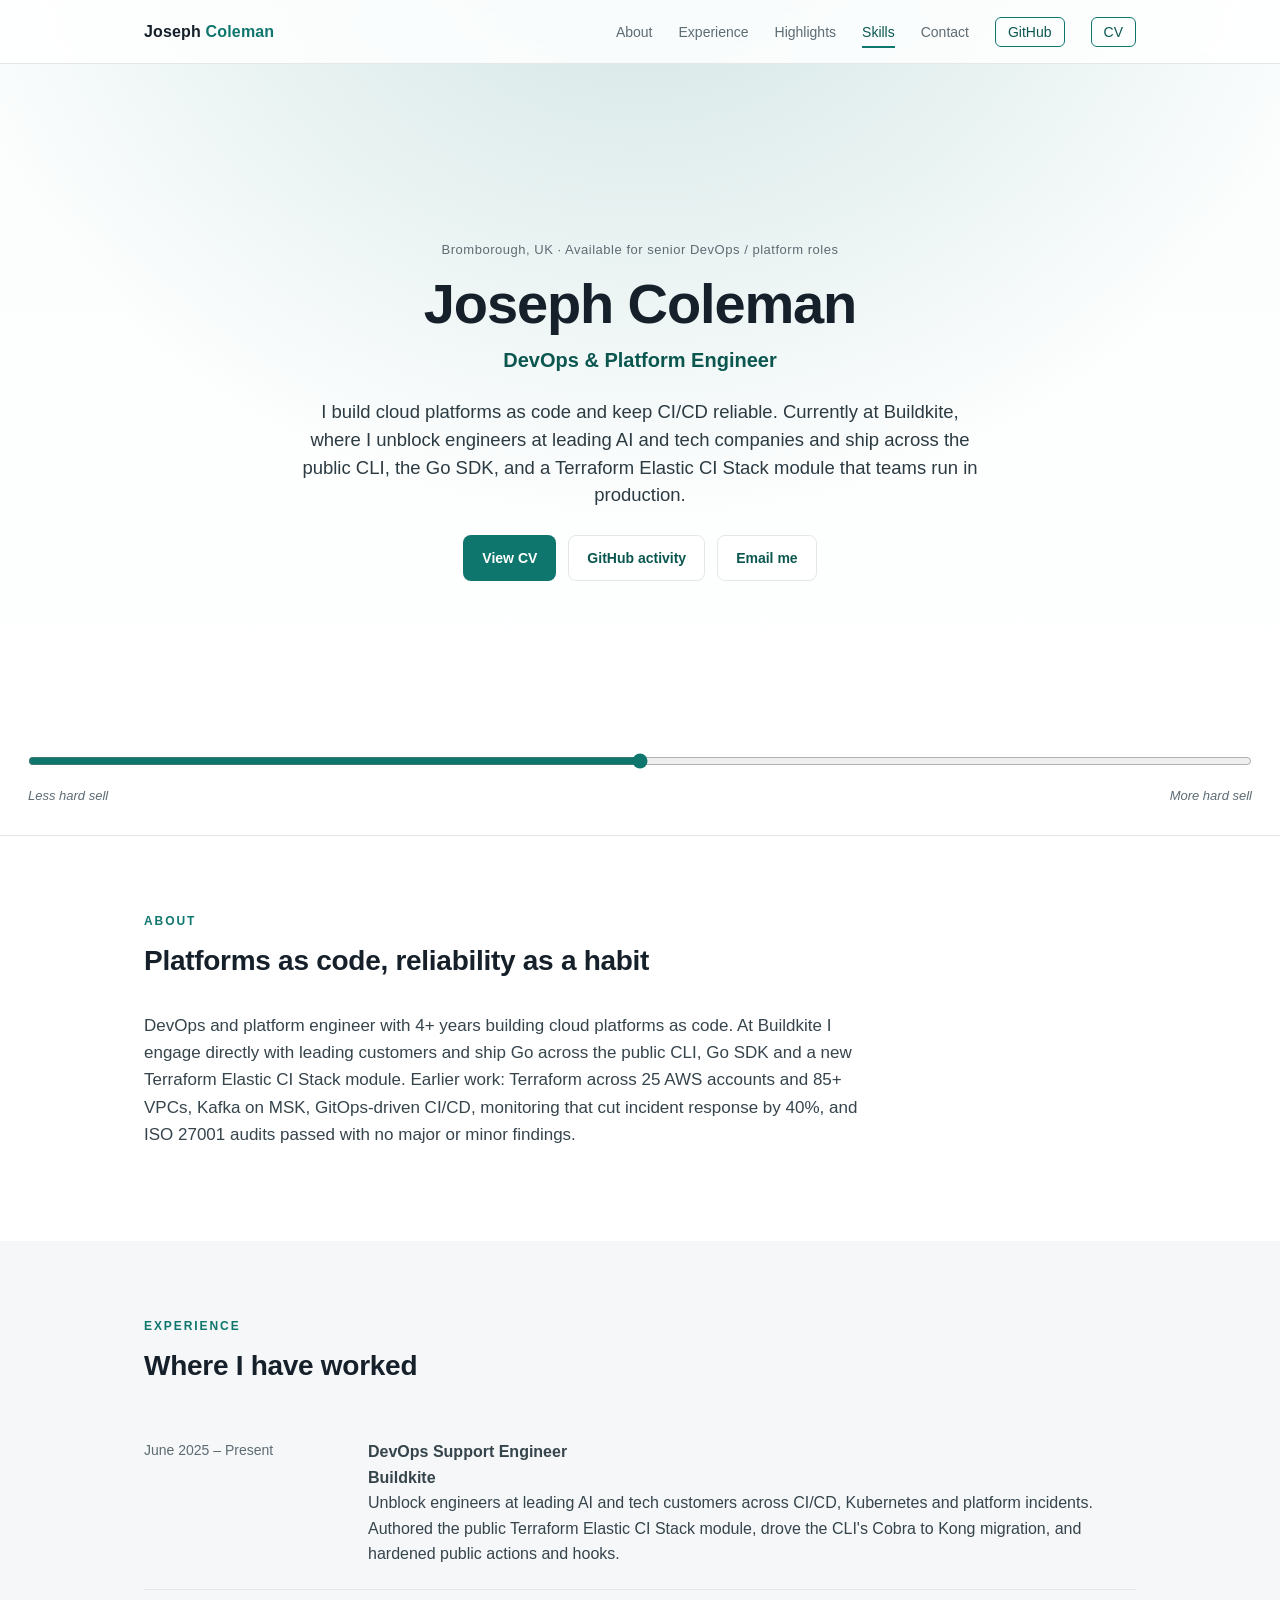
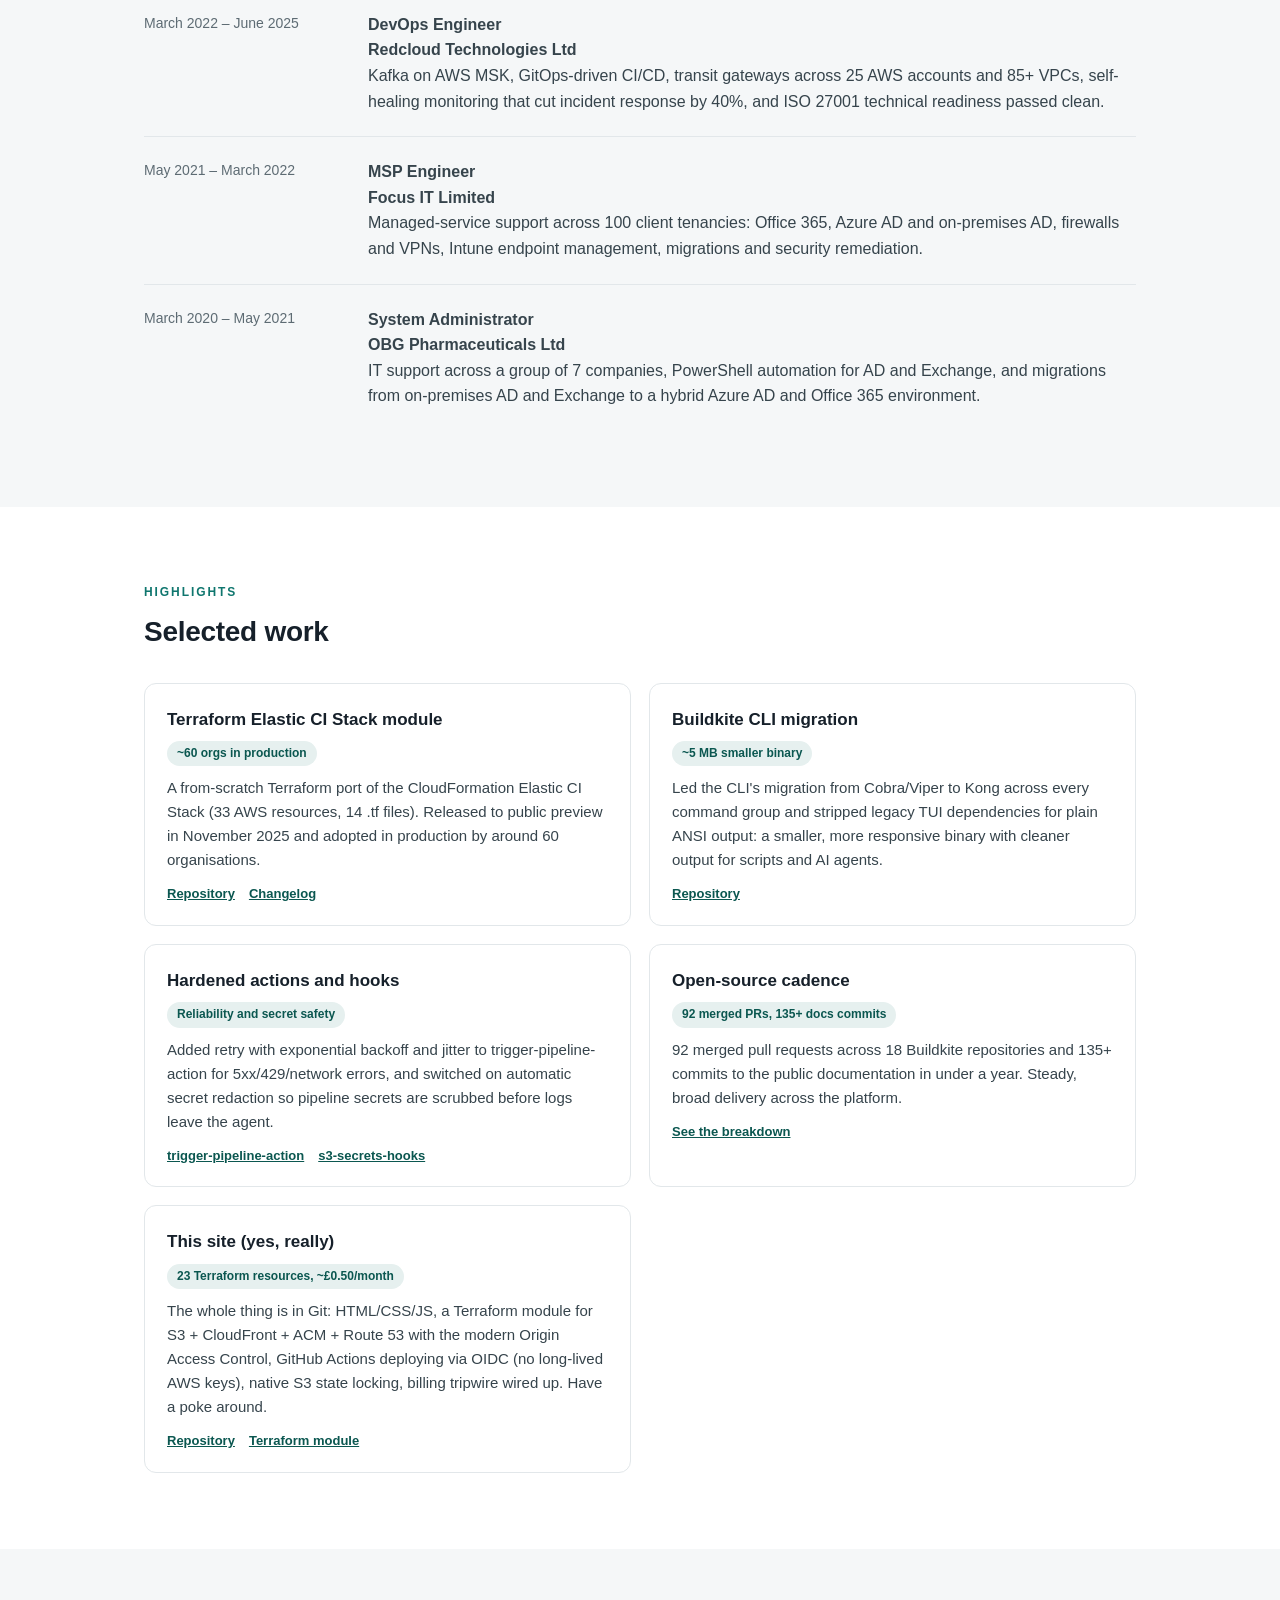
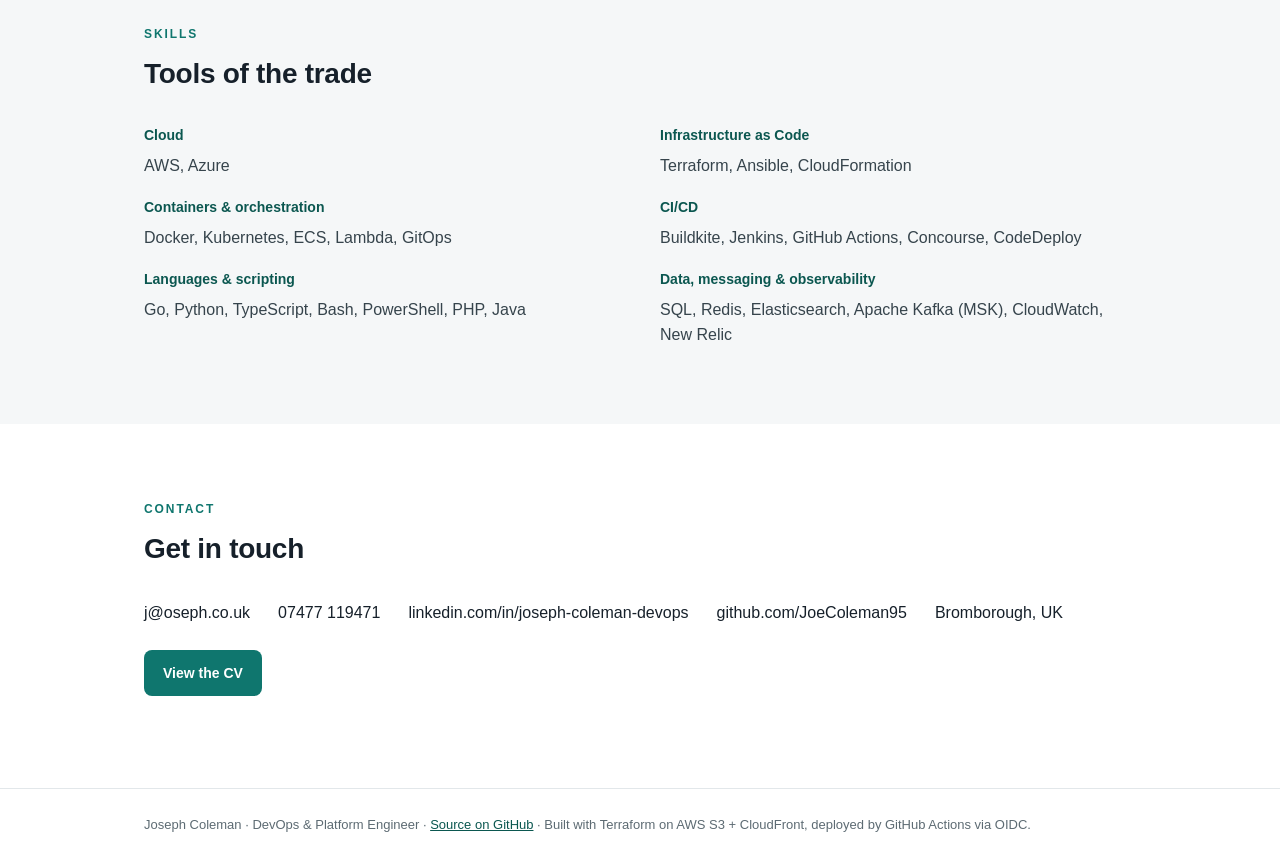
==== src/site/index.html @ 4ce90a39 "Add site" ====
<!DOCTYPE html>
<html lang="en">
<head>
  <meta charset="utf-8">
  <meta name="viewport" content="width=device-width, initial-scale=1">
  <title>Joseph Coleman, DevOps &amp; Platform Engineer</title>
  <meta name="description" content="Joseph Coleman, DevOps and platform engineer. Cloud platforms as code, CI/CD, Kubernetes and Terraform.">
  <link rel="stylesheet" href="site.css">
</head>
<body>
  <header class="site-nav">
    <div class="nav-inner">
      <a class="nav-brand" href="#top">Joseph <span>Coleman</span></a>
      <button class="nav-toggle" aria-label="Toggle menu"><span></span><span></span><span></span></button>
      <ul class="nav-links">
        <li><a class="nav-link" data-section="about" href="#about">About</a></li>
        <li><a class="nav-link" data-section="experience" href="#experience">Experience</a></li>
        <li><a class="nav-link" data-section="highlights" href="#highlights">Highlights</a></li>
        <li><a class="nav-link" data-section="skills" href="#skills">Skills</a></li>
        <li><a class="nav-link" data-section="contact" href="#contact">Contact</a></li>
        <li><a class="nav-link is-page" href="github.html">GitHub</a></li>
        <li><a class="nav-link is-page" href="cv.html">CV</a></li>
      </ul>
    </div>
  </header>

  <main id="top">
    <section class="hero" data-hype="0">
      <div class="hero-inner">
        <p class="eyebrow">Bromborough, UK &middot; Available for senior DevOps / platform roles</p>
        <h1>Joseph Coleman</h1>
        <p class="role">DevOps &amp; Platform Engineer</p>
        <p class="pitch" id="pitch">I build cloud platforms as code and keep CI/CD reliable. Currently at Buildkite, where I unblock engineers at leading AI and tech companies and ship across the public CLI, the Go SDK, and a Terraform Elastic CI Stack module that teams run in production.</p>
        <div class="hero-cta">
          <a class="btn btn-primary" href="cv.html">View CV</a>
          <a class="btn btn-ghost" href="github.html">GitHub activity</a>
          <a class="btn btn-ghost" href="mailto:j@oseph.co.uk">Email me</a>
        </div>
      </div>
      <div class="stage" aria-hidden="true">
        <div class="prop badge pos-tr fx-pop" data-scene="5,6,7">Solutions for leading tech firms</div>
        <div class="prop badge alt pos-tl fx-pop" data-scene="5,6">40% faster incidents</div>
        <div class="prop badge lime pos-ml fx-left" data-scene="6,7">Experience in large orgs</div>
        <div class="prop badge pos-mr fx-right" data-scene="6">ISO 27001, 0 findings</div>
        <div class="prop badge alt pos-tl fx-top" data-scene="7">5-minute RPO</div>
        <div class="prop cut pos-bl fx-left idle" data-scene="5,6"><img src="img/duck-shades.png" alt=""></div>
        <div class="prop cut-sm pos-br fx-right idle" data-scene="6"><img src="img/thumbs-up.png" alt=""></div>
        <div class="prop sign pos-bc fx-bottom" data-scene="6"><img src="img/hand-card.png" alt="Hire Joe"></div>
        <div class="prop sign pos-bl fx-bottom" data-scene="7"><img src="img/hands-sign.png" alt="Hire Joe now"></div>
        <a class="prop bubble pos-quack fx-pop" data-scene="7" href="tel:+447477119471" aria-label="Call Joseph on 07477 119471">Call me</a>
        <div class="prop cut pos-top fx-fly" data-scene="7"><img src="img/plane.png" alt=""><span class="plane-banner">07477&nbsp;119471</span></div>
        <div class="prop cut pos-br fx-right idle" data-scene="7"><img src="img/duck-skateboard.png" alt=""></div>
      </div>
      <div class="finale prop" data-scene="8">
        <img class="finale-hand" src="img/pointing-hand.png" alt="">
        <span class="finale-msg">HIRE ME</span>
        <span class="finale-phone">07477&nbsp;119471</span>
      </div>
      <div class="tone-bar" role="group" aria-label="How hard should I sell?">
        <input type="range" id="tone" min="0" max="8" step="1" value="4" aria-label="Tone">
        <div class="tone-labels">
          <span>Less hard sell</span>
          <span>More hard sell</span>
        </div>
      </div>
    </section>

    <section class="section" id="about">
      <div class="container">
        <p class="kicker">About</p>
        <h2>Platforms as code, reliability as a habit</h2>
        <p style="max-width:720px;font-size:17px;color:#36444c;">DevOps and platform engineer with 4+ years building cloud platforms as code. At Buildkite I engage directly with leading customers and ship Go across the public CLI, Go SDK and a new Terraform Elastic CI Stack module. Earlier work: Terraform across 25 AWS accounts and 85+ VPCs, Kafka on MSK, GitOps-driven CI/CD, monitoring that cut incident response by 40%, and ISO 27001 audits passed with no major or minor findings.</p>
      </div>
    </section>

    <section class="section section-alt" id="experience">
      <div class="container">
        <p class="kicker">Experience</p>
        <h2>Where I have worked</h2>

        <div class="exp-item">
          <div class="exp-when">June 2025 &ndash; Present</div>
          <div>
            <p class="exp-role">DevOps Support Engineer</p>
            <p class="exp-co">Buildkite</p>
            <p>Unblock engineers at leading AI and tech customers across CI/CD, Kubernetes and platform incidents. Authored the public Terraform Elastic CI Stack module, drove the CLI's Cobra to Kong migration, and hardened public actions and hooks.</p>
          </div>
        </div>

        <div class="exp-item">
          <div class="exp-when">March 2022 &ndash; June 2025</div>
          <div>
            <p class="exp-role">DevOps Engineer</p>
            <p class="exp-co">Redcloud Technologies Ltd</p>
            <p>Kafka on AWS MSK, GitOps-driven CI/CD, transit gateways across 25 AWS accounts and 85+ VPCs, self-healing monitoring that cut incident response by 40%, and ISO 27001 technical readiness passed clean.</p>
          </div>
        </div>

        <div class="exp-item">
          <div class="exp-when">May 2021 &ndash; March 2022</div>
          <div>
            <p class="exp-role">MSP Engineer</p>
            <p class="exp-co">Focus IT Limited</p>
            <p>Managed-service support across 100 client tenancies: Office 365, Azure AD and on-premises AD, firewalls and VPNs, Intune endpoint management, migrations and security remediation.</p>
          </div>
        </div>

        <div class="exp-item">
          <div class="exp-when">March 2020 &ndash; May 2021</div>
          <div>
            <p class="exp-role">System Administrator</p>
            <p class="exp-co">OBG Pharmaceuticals Ltd</p>
            <p>IT support across a group of 7 companies, PowerShell automation for AD and Exchange, and migrations from on-premises AD and Exchange to a hybrid Azure AD and Office 365 environment.</p>
          </div>
        </div>
      </div>
    </section>

    <section class="section" id="highlights">
      <div class="container">
        <p class="kicker">Highlights</p>
        <h2>Selected work</h2>
        <div class="cards">
          <div class="card">
            <h3>Terraform Elastic CI Stack module</h3>
            <span class="stat">~60 orgs in production</span>
            <p>A from-scratch Terraform port of the CloudFormation Elastic CI Stack (33 AWS resources, 14 .tf files). Released to public preview in November 2025 and adopted in production by around 60 organisations.</p>
            <div class="links">
              <a href="https://github.com/buildkite/terraform-buildkite-elastic-ci-stack-for-aws">Repository</a>
              <a href="https://buildkite.com/resources/changelog/315-elastic-ci-stack-for-aws-now-available-as-a-terraform-module-preview/">Changelog</a>
            </div>
          </div>
          <div class="card">
            <h3>Buildkite CLI migration</h3>
            <span class="stat">~5 MB smaller binary</span>
            <p>Led the CLI's migration from Cobra/Viper to Kong across every command group and stripped legacy TUI dependencies for plain ANSI output: a smaller, more responsive binary with cleaner output for scripts and AI agents.</p>
            <div class="links"><a href="https://github.com/buildkite/cli">Repository</a></div>
          </div>
          <div class="card">
            <h3>Hardened actions and hooks</h3>
            <span class="stat">Reliability and secret safety</span>
            <p>Added retry with exponential backoff and jitter to trigger-pipeline-action for 5xx/429/network errors, and switched on automatic secret redaction so pipeline secrets are scrubbed before logs leave the agent.</p>
            <div class="links">
              <a href="https://github.com/buildkite/trigger-pipeline-action">trigger-pipeline-action</a>
              <a href="https://github.com/buildkite/elastic-ci-stack-s3-secrets-hooks">s3-secrets-hooks</a>
            </div>
          </div>
          <div class="card">
            <h3>Open-source cadence</h3>
            <span class="stat">92 merged PRs, 135+ docs commits</span>
            <p>92 merged pull requests across 18 Buildkite repositories and 135+ commits to the public documentation in under a year. Steady, broad delivery across the platform.</p>
            <div class="links"><a href="github.html">See the breakdown</a></div>
          </div>
          <div class="card">
            <h3>This site (yes, really)</h3>
            <span class="stat">23 Terraform resources, ~&pound;0.50/month</span>
            <p>The whole thing is in Git: HTML/CSS/JS, a Terraform module for S3 + CloudFront + ACM + Route 53 with the modern Origin Access Control, GitHub Actions deploying via OIDC (no long-lived AWS keys), native S3 state locking, billing tripwire wired up. Have a poke around.</p>
            <div class="links">
              <a href="https://github.com/JoeColeman95/cv">Repository</a>
              <a href="https://github.com/JoeColeman95/cv/tree/main/infra">Terraform module</a>
            </div>
          </div>
        </div>
      </div>
    </section>

    <section class="section section-alt" id="skills">
      <div class="container">
        <p class="kicker">Skills</p>
        <h2>Tools of the trade</h2>
        <div class="skills-grid">
          <div class="skill-group"><h3>Cloud</h3><p>AWS, Azure</p></div>
          <div class="skill-group"><h3>Infrastructure as Code</h3><p>Terraform, Ansible, CloudFormation</p></div>
          <div class="skill-group"><h3>Containers &amp; orchestration</h3><p>Docker, Kubernetes, ECS, Lambda, GitOps</p></div>
          <div class="skill-group"><h3>CI/CD</h3><p>Buildkite, Jenkins, GitHub Actions, Concourse, CodeDeploy</p></div>
          <div class="skill-group"><h3>Languages &amp; scripting</h3><p>Go, Python, TypeScript, Bash, PowerShell, PHP, Java</p></div>
          <div class="skill-group"><h3>Data, messaging &amp; observability</h3><p>SQL, Redis, Elasticsearch, Apache Kafka (MSK), CloudWatch, New Relic</p></div>
        </div>
      </div>
    </section>

    <section class="section" id="contact">
      <div class="container">
        <p class="kicker">Contact</p>
        <h2>Get in touch</h2>
        <div class="contact-links">
          <a href="mailto:j@oseph.co.uk">j@oseph.co.uk</a>
          <a href="tel:+447477119471">07477 119471</a>
          <a href="https://www.linkedin.com/in/joseph-coleman-devops/">linkedin.com/in/joseph-coleman-devops</a>
          <a href="https://github.com/JoeColeman95">github.com/JoeColeman95</a>
          <span>Bromborough, UK</span>
        </div>
        <p style="margin-top:24px;"><a class="btn btn-primary" href="cv.html">View the CV</a></p>
      </div>
    </section>
  </main>

  <footer class="site-footer">
    <div class="container">Joseph Coleman &middot; DevOps &amp; Platform Engineer &middot; <a href="https://github.com/JoeColeman95/cv">Source on GitHub</a> &middot; Built with Terraform on AWS S3 + CloudFront, deployed by GitHub Actions via OIDC.</div>
  </footer>

  <script src="site.js"></script>
</body>
</html>
---- src/site/site.css ----
/* ============================================================
   Website chrome for the Joseph Coleman site.
   Distinct from the CV sheet (style.css): this is a full-width,
   multi-section site. Shared palette, no em-dashes anywhere.
   ============================================================ */

:root {
  --accent: #0f766e;
  --accent-deep: #0b5750;
  --accent-tint: #e6f0ef;
  --ink: #16202a;
  --muted: #5d6b73;
  --rule: #e2e7ea;
  --bg: #ffffff;
  --bg-alt: #f5f7f8;
  --nav-h: 64px;
}

* { box-sizing: border-box; }

html {
  scroll-behavior: smooth;
  scroll-padding-top: calc(var(--nav-h) + 12px);
}

body {
  margin: 0;
  font-family: -apple-system, "Segoe UI", "Helvetica Neue", Helvetica, Arial, sans-serif;
  color: var(--ink);
  line-height: 1.6;
  background: var(--bg);
  -webkit-font-smoothing: antialiased;
}

a { color: var(--accent-deep); }

/* ---- Sticky nav -------------------------------------------- */
.site-nav {
  position: fixed;
  top: 0; left: 0; right: 0;
  height: var(--nav-h);
  display: flex;
  align-items: center;
  background: rgba(255, 255, 255, 0.85);
  backdrop-filter: saturate(140%) blur(10px);
  -webkit-backdrop-filter: saturate(140%) blur(10px);
  border-bottom: 1px solid var(--rule);
  z-index: 100;
}
.nav-inner {
  width: 100%;
  max-width: 1040px;
  margin: 0 auto;
  padding: 0 24px;
  display: flex;
  align-items: center;
  justify-content: space-between;
}
.nav-brand {
  font-weight: 700;
  letter-spacing: 0.01em;
  color: var(--ink);
  text-decoration: none;
  font-size: 16px;
}
.nav-brand span { color: var(--accent); }
.nav-links {
  display: flex;
  align-items: center;
  gap: 26px;
  list-style: none;
  margin: 0;
  padding: 0;
}
.nav-link {
  text-decoration: none;
  color: var(--muted);
  font-size: 14px;
  font-weight: 500;
  padding: 6px 0;
  border-bottom: 2px solid transparent;
  transition: color 0.15s ease, border-color 0.15s ease;
}
.nav-link:hover { color: var(--ink); }
.nav-link.active { color: var(--accent-deep); border-bottom-color: var(--accent); }
.nav-link.is-page {
  color: var(--accent-deep);
  border: 1px solid var(--accent);
  border-radius: 6px;
  padding: 6px 12px;
}
.nav-link.is-page:hover { background: var(--accent-tint); }
.nav-toggle {
  display: none;
  background: none;
  border: 0;
  cursor: pointer;
  padding: 8px;
}
.nav-toggle span {
  display: block;
  width: 22px;
  height: 2px;
  background: var(--ink);
  margin: 4px 0;
  transition: transform 0.2s ease, opacity 0.2s ease;
}

/* ---- Layout primitives ------------------------------------- */
.section { padding: 76px 0; }
.section-alt { background: var(--bg-alt); }
.container { max-width: 1040px; margin: 0 auto; padding: 0 24px; }
.kicker {
  text-transform: uppercase;
  letter-spacing: 0.16em;
  font-size: 12px;
  font-weight: 700;
  color: var(--accent);
  margin: 0 0 8px 0;
}
.section h2 {
  font-size: 28px;
  font-weight: 700;
  margin: 0 0 28px 0;
  letter-spacing: -0.01em;
}

/* ---- Hero (a full-screen stage that escalates with the slider) ---- */
.hero {
  --level: 0.5;
  --hot: #e0492b;                 /* alarm accent for the hard-sell extreme */
  position: relative;
  z-index: 0;
  min-height: calc(100vh - var(--nav-h));
  display: flex;
  flex-direction: column;
  justify-content: center;
  align-items: center;
  text-align: center;
  padding: calc(var(--nav-h) + 40px) 24px 118px;
  border-bottom: 1px solid var(--rule);
  background:
    radial-gradient(85% 120% at 50% -15%, rgba(15, 118, 110, calc(0.04 + var(--level) * 0.30)), transparent 65%),
    linear-gradient(180deg, #fbfdfd, var(--bg));
  transition: background 0.45s ease;
  overflow: hidden;
}
.hero-inner { max-width: 760px; width: 100%; }
.hero .eyebrow { font-size: 13px; color: var(--muted); margin: 0 0 14px; letter-spacing: 0.04em; }
.hero h1 { font-size: clamp(40px, 6vw, 56px); line-height: 1.05; font-weight: 700; letter-spacing: -0.02em; margin: 0 0 10px; }
.hero .role { font-size: 20px; font-weight: 600; color: var(--accent-deep); margin: 0 0 22px; }
.hero .pitch {
  font-size: calc(17px + var(--level) * 3px);
  line-height: 1.5;
  color: #2c3a42;
  max-width: 680px;
  margin: 0 auto 26px;
  transition: color 0.4s ease, font-size 0.4s ease;
  will-change: transform, opacity;
}
.hero-cta { display: flex; flex-wrap: wrap; gap: 12px; justify-content: center; }

.btn {
  display: inline-flex; align-items: center; gap: 8px;
  font-size: 14px; font-weight: 600; text-decoration: none;
  padding: 11px 18px; border-radius: 8px; border: 1px solid transparent;
  transition: background 0.15s ease, transform 0.15s ease, border-color 0.15s ease;
}
.btn:hover { transform: translateY(-1px); }
.btn-primary { background: var(--accent); color: #fff; }
.btn-primary:hover { background: var(--accent-deep); }
.btn-ghost { background: #fff; color: var(--accent-deep); border-color: var(--rule); }
.btn-ghost:hover { border-color: var(--accent); }

/* ---- Full-width tone slider, pinned to the hero bottom ----- */
.tone-bar { position: absolute; left: 0; right: 0; bottom: 28px; padding: 0 28px; }
.tone-bar input[type="range"] { width: 100%; accent-color: var(--accent); cursor: pointer; margin: 0; }
.tone-labels { display: flex; justify-content: space-between; align-items: baseline; margin-top: 10px; font-size: 13px; }
.tone-labels > span:first-child, .tone-labels > span:last-child { font-style: italic; color: var(--muted); }

/* ---- Escalation: louder as the slider climbs --------------- */
.hero[data-hype="2"] .pitch, .hero[data-hype="3"] .pitch { color: var(--hot); font-weight: 600; }
.hero[data-hype="3"] .pitch { font-weight: 700; }
.hero[data-hype="3"] {
  background:
    radial-gradient(95% 130% at 50% -10%, rgba(224, 73, 43, 0.20), transparent 60%),
    linear-gradient(180deg, #fff7f4, var(--bg));
}

/* the pitch re-enters on each step, more travel as tone climbs */
@keyframes pitchIn {
  from { opacity: 0; transform: translateY(calc(6px + var(--level) * 16px)); }
  to   { opacity: 1; transform: translateY(0); }
}
.pitch.animate { animation: pitchIn 0.42s cubic-bezier(0.2, 0.7, 0.2, 1); }
@keyframes hypePulse { 0%, 100% { transform: scale(1); } 50% { transform: scale(1.015); } }
.hero[data-hype="3"] h1 { animation: hypePulse 1.6s ease-in-out infinite; }
@media (prefers-reduced-motion: reduce) {
  .pitch.animate, .hero[data-hype="3"] h1 { animation: none; }
}

/* ---- Experience timeline ----------------------------------- */
.exp-item {
  display: grid;
  grid-template-columns: 200px 1fr;
  gap: 24px;
  padding: 22px 0;
  border-top: 1px solid var(--rule);
}
.exp-item:first-of-type { border-top: 0; }
.exp-when { color: var(--muted); font-size: 14px; font-weight: 500; }
.exp-role { font-weight: 700; margin: 0 0 2px 0; }
.exp-co { color: var(--accent-deep); font-weight: 600; margin: 0 0 8px 0; }
.exp-item p { margin: 0; color: #36444c; }

/* ---- Highlight cards --------------------------------------- */
.cards { display: grid; grid-template-columns: repeat(2, 1fr); gap: 18px; }
.card {
  background: #fff;
  border: 1px solid var(--rule);
  border-radius: 12px;
  padding: 22px 22px 20px;
  transition: border-color 0.15s ease, box-shadow 0.15s ease, transform 0.15s ease;
}
.card:hover {
  border-color: var(--accent);
  box-shadow: 0 8px 26px rgba(20, 40, 50, 0.08);
  transform: translateY(-2px);
}
.card h3 { margin: 0 0 6px 0; font-size: 17px; }
.card .stat {
  display: inline-block;
  font-size: 12px;
  font-weight: 700;
  color: var(--accent-deep);
  background: var(--accent-tint);
  border-radius: 999px;
  padding: 3px 10px;
  margin-bottom: 10px;
}
.card p { margin: 0 0 12px 0; color: #36444c; font-size: 15px; }
.card .links { display: flex; gap: 14px; font-size: 13px; font-weight: 600; }

/* ---- Skills ------------------------------------------------ */
.skills-grid { display: grid; grid-template-columns: repeat(2, 1fr); gap: 18px 40px; }
.skill-group h3 { margin: 0 0 6px 0; font-size: 14px; color: var(--accent-deep); }
.skill-group p { margin: 0; color: #36444c; }

/* ---- Contact ----------------------------------------------- */
.contact-links { display: flex; flex-wrap: wrap; gap: 14px 28px; font-size: 16px; }
.contact-links a, .contact-links span { color: var(--ink); text-decoration: none; }
.contact-links a:hover { color: var(--accent-deep); }

/* ---- Footer ------------------------------------------------ */
.site-footer {
  border-top: 1px solid var(--rule);
  padding: 26px 0;
  color: var(--muted);
  font-size: 13px;
}

/* ---- Current-page nav link --------------------------------- */
.nav-link.is-page.current { background: var(--accent); color: #fff; border-color: var(--accent); }

/* ---- GitHub activity page ---------------------------------- */
.page-hero { padding: calc(var(--nav-h) + 56px) 0 26px; }
.page-hero h1 { font-size: 40px; font-weight: 700; letter-spacing: -0.02em; margin: 0 0 8px; }
.page-hero p { color: #36444c; font-size: 17px; max-width: 680px; margin: 0; }
.stats-grid { display: grid; grid-template-columns: repeat(4, 1fr); gap: 16px; }
.stat-card { border: 1px solid var(--rule); border-radius: 12px; padding: 20px; background: #fff; }
.stat-card .num { font-size: 32px; font-weight: 700; color: var(--accent-deep); letter-spacing: -0.02em; }
.stat-card .label { font-size: 13px; color: var(--muted); margin-top: 4px; }
.bars { display: flex; flex-direction: column; gap: 10px; max-width: 680px; }
.bar-row { display: grid; grid-template-columns: 250px 1fr 36px; align-items: center; gap: 12px; font-size: 14px; }
.bar-row .name { white-space: nowrap; overflow: hidden; text-overflow: ellipsis; }
.bar-track { background: var(--bg-alt); border-radius: 6px; height: 12px; overflow: hidden; }
.bar-fill { height: 100%; background: var(--accent); }
.bar-row .val { color: var(--muted); text-align: right; font-variant-numeric: tabular-nums; }
.note { color: var(--muted); font-size: 14px; margin-top: 14px; }

/* ---- Live GitHub feed + load/error states ------------------ */
.gh-profile { color: var(--muted); font-size: 14px; margin: 12px 0 0; }
.gh-profile a { color: var(--accent-deep); text-decoration: none; font-weight: 600; }
.gh-live { display: inline-flex; align-items: center; gap: 10px; margin-top: 10px; font-size: 13px; color: var(--muted); }
.gh-live-dot { width: 8px; height: 8px; border-radius: 50%; background: #15a34a; box-shadow: 0 0 0 0 rgba(21, 163, 74, 0.5); animation: livePulse 2s ease-out infinite; }
@keyframes livePulse { 0% { box-shadow: 0 0 0 0 rgba(21, 163, 74, 0.5); } 70% { box-shadow: 0 0 0 7px rgba(21, 163, 74, 0); } 100% { box-shadow: 0 0 0 0 rgba(21, 163, 74, 0); } }
.gh-refresh { font: inherit; font-size: 12px; font-weight: 600; color: var(--accent-deep); background: #fff; border: 1px solid var(--rule); border-radius: 6px; padding: 4px 11px; cursor: pointer; transition: border-color 0.15s ease; }
.gh-refresh:hover { border-color: var(--accent); }
.gh-refresh:disabled { opacity: 0.6; cursor: default; }
@media (prefers-reduced-motion: reduce) { .gh-live-dot { animation: none; } }
.gh-feed { list-style: none; margin: 0; padding: 0; max-width: 720px; }
.gh-feed li { display: flex; justify-content: space-between; align-items: baseline; gap: 16px; padding: 11px 0; border-top: 1px solid var(--rule); }
.gh-feed li:first-child { border-top: 0; }
.gh-feed a { color: var(--ink); text-decoration: none; }
.gh-feed a:hover { color: var(--accent-deep); }
.gh-feed .when { color: var(--muted); font-size: 13px; white-space: nowrap; font-variant-numeric: tabular-nums; }
.sk-line { color: var(--muted); font-size: 14px; }
.stat-card.sk { animation: skpulse 1.2s ease-in-out infinite; }
.stat-card.sk .num, .stat-card.sk .label { background: var(--bg-alt); border-radius: 4px; color: transparent; }
@keyframes skpulse { 0%, 100% { opacity: 1; } 50% { opacity: 0.5; } }
.gh-error { color: #36444c; font-size: 16px; }
.gh-error a { color: var(--accent-deep); font-weight: 600; }
@media (prefers-reduced-motion: reduce) { .stat-card.sk { animation: none; } }

@media (max-width: 720px) {
  .stats-grid { grid-template-columns: repeat(2, 1fr); }
  .bar-row { grid-template-columns: 140px 1fr 30px; font-size: 13px; }
  .page-hero h1 { font-size: 30px; }
}

/* ---- Responsive -------------------------------------------- */
@media (max-width: 720px) {
  .nav-toggle { display: block; }
  .nav-links {
    position: fixed;
    top: var(--nav-h); left: 0; right: 0;
    flex-direction: column;
    align-items: flex-start;
    gap: 0;
    background: #fff;
    border-bottom: 1px solid var(--rule);
    padding: 8px 24px 16px;
    transform: translateY(-130%);
    transition: transform 0.25s ease;
  }
  .nav-open .nav-links { transform: translateY(0); }
  .nav-links li { width: 100%; }
  .nav-link { display: block; width: 100%; padding: 12px 0; }
  .nav-link.is-page { padding: 10px 0; border: 0; }
  .hero h1 { font-size: 40px; }
  .exp-item { grid-template-columns: 1fr; gap: 6px; }
  .cards, .skills-grid { grid-template-columns: 1fr; }
}

/* ============================================================
   Staged-scene props: cutouts fly in as the slider climbs,
   peaking in a phone-number takeover. Own assets, own copy.
   ============================================================ */
.stage { position: absolute; inset: var(--nav-h) 0 0 0; overflow: hidden; pointer-events: none; z-index: 3; }
.hero-inner { position: relative; }
.hero-cta { position: relative; z-index: 10; }
.tone-bar { z-index: 6; }

.prop { position: absolute; opacity: 0; visibility: hidden; }
.prop img { display: block; width: 100%; height: auto; filter: drop-shadow(0 8px 18px rgba(0,0,0,0.18)); }
.prop.in { opacity: 1; visibility: visible; }

.cut    { width: clamp(120px, 15vw, 210px); }
.cut-sm { width: clamp(84px, 10vw, 140px); }

.pos-tl { top: 11%; left: 4%; }   .pos-tr { top: 9%; right: 4%; }
.pos-ml { top: 40%; left: 2%; }   .pos-mr { top: 34%; right: 3%; }
.pos-bl { bottom: 16%; left: 3%; } .pos-br { bottom: 17%; right: 4%; }
.pos-bc { bottom: 2%; left: 24%; }
.pos-top{ top: 1%; left: 36%; }
.pos-quack { bottom: 44%; right: 6%; }   /* "Call me" bubble, just above the bottom-right duck */

.prop.in.fx-left   { animation: inLeft .55s cubic-bezier(.2,.8,.2,1) both; }
.prop.in.fx-right  { animation: inRight .55s cubic-bezier(.2,.8,.2,1) both; }
.prop.in.fx-top    { animation: inTop .55s cubic-bezier(.2,.8,.2,1) both; }
.prop.in.fx-bottom { animation: inBottom .55s cubic-bezier(.2,.8,.2,1) both; }
.prop.in.fx-pop    { animation: pop .5s cubic-bezier(.2,1.5,.4,1) both; }
.prop.in.fx-fly    { animation: flyBy 7s linear infinite; }

@keyframes inLeft   { from { opacity:0; transform: translateX(-160%) rotate(-6deg); } to { opacity:1; transform: none; } }
@keyframes inRight  { from { opacity:0; transform: translateX(160%) rotate(6deg); }  to { opacity:1; transform: none; } }
@keyframes inTop    { from { opacity:0; transform: translateY(-180%); } to { opacity:1; transform: none; } }
@keyframes inBottom { from { opacity:0; transform: translateY(180%); }  to { opacity:1; transform: none; } }
@keyframes pop      { 0% { opacity:0; transform: scale(.2) rotate(-14deg); } 70% { transform: scale(1.1) rotate(4deg); } 100% { opacity:1; transform: scale(1) rotate(-3deg); } }
@keyframes flyBy    { from { transform: translateX(-130vw); } to { transform: translateX(130vw); } }
@keyframes wiggle   { 0%,100% { transform: rotate(-2deg); } 50% { transform: rotate(2deg); } }
.prop.in.idle img   { animation: wiggle 3.6s ease-in-out infinite; }

/* badges: CSS starbursts carrying the CV flexes */
.badge {
  width: clamp(116px, 11vw, 146px); aspect-ratio: 1; display: grid; place-items: center;
  text-align: center; padding: 22px; box-sizing: border-box; text-transform: uppercase;
  font-weight: 800; font-size: clamp(9px, 0.9vw, 11.5px); line-height: 1.12;
  color: #16202a; background: var(--accent);
  clip-path: polygon(50% 0,61% 12%,77% 7%,79% 24%,95% 27%,88% 42%,100% 53%,86% 62%,93% 79%,76% 78%,69% 94%,55% 84%,41% 96%,33% 80%,16% 83%,20% 66%,5% 58%,17% 45%,7% 29%,24% 28%,25% 11%,41% 16%);
}
.badge.alt  { background: var(--hot); color: #fff; }
.badge.lime { background: #e9c46a; color: #16202a; }

/* speech bubble */
.bubble {
  background: #fff; color: #16202a; font-weight: 800; font-size: clamp(15px,1.5vw,21px);
  padding: 14px 20px; border-radius: 24px; line-height: 1.05; text-align: center;
  box-shadow: 0 6px 24px rgba(0,0,0,.14);
  pointer-events: auto; cursor: pointer; text-decoration: none;
}
.bubble::after { content: ""; position: absolute; left: 50%; transform: translateX(-50%); bottom: -12px; border: 12px solid transparent; border-top-color: #fff; }

/* hand-held signs (the text is baked into the cutout images) */
.sign { width: clamp(128px, 13vw, 188px); }

/* plane banner (code, so the number is crisp) */
.plane-banner {
  position: absolute; right: 100%; top: 30%; white-space: nowrap; margin-right: 4px;
  background: #fff; color: #16202a; font-weight: 800;
  font-size: clamp(15px,1.8vw,28px); padding: 5px 12px; border-radius: 3px;
}

@media (prefers-reduced-motion: reduce) {
  .prop.in [class] , .prop.in.idle img { animation: none !important; }
}

/* finale: the final step consumes the hero (above the slider) and flashes */
.finale {
  position: absolute; left: 0; right: 0; top: var(--nav-h); bottom: 86px; z-index: 50;
  display: grid; place-items: center; align-content: center; gap: 4px;
  text-align: center; background: var(--hot); pointer-events: none;
}
.finale-msg   { font-weight: 800; color: #fff; line-height: .95; letter-spacing: -.01em; font-size: clamp(54px, 13vw, 168px); }
.finale-phone { font-weight: 800; color: #16202a; font-size: clamp(26px, 5.5vw, 64px); }
/* Gentle pulse, NOT a strobe: a low-contrast colour throb plus a tiny text */
/* scale. Smooth, ~0.6 Hz, well under the 3-flashes-per-second seizure        */
/* threshold, and no high-contrast or saturated-red flashing. Off entirely    */
/* for anyone with prefers-reduced-motion.                                     */
.finale.in             { animation: finalePulse 1.8s ease-in-out infinite; }
.finale.in .finale-msg { animation: finaleText 1.8s ease-in-out infinite; }
@keyframes finalePulse { 0%, 100% { background: var(--hot); } 50% { background: #cf3f23; } }
@keyframes finaleText  { 0%, 100% { transform: scale(1); } 50% { transform: scale(1.025); } }
@media (prefers-reduced-motion: reduce) { .finale.in, .finale.in .finale-msg { animation: none; } }

/* The flying props need desktop-width room around the 760px text column; below
   that they overlap the hero text. Hide the whole prop stage on narrow screens.
   The slider still rewrites the pitch and the finale (scene 8) still plays, so
   the hard-sell interaction stays intact, just without the clutter. */
@media (max-width: 1200px) {
  .hero .stage { display: none; }
}

/* pointing hand in the finale: a slow, gentle point toward the message */
.finale .finale-hand {
  position: absolute; top: 5%; right: 13%;
  width: clamp(100px, 13vw, 188px); height: auto;
  filter: drop-shadow(0 6px 16px rgba(0,0,0,.22));
  animation: point 2.4s ease-in-out infinite;
}
@keyframes point { 0%, 100% { transform: translate(0, 0); } 50% { transform: translate(-7px, 12px); } }
@media (prefers-reduced-motion: reduce) { .finale-hand { animation: none; } }
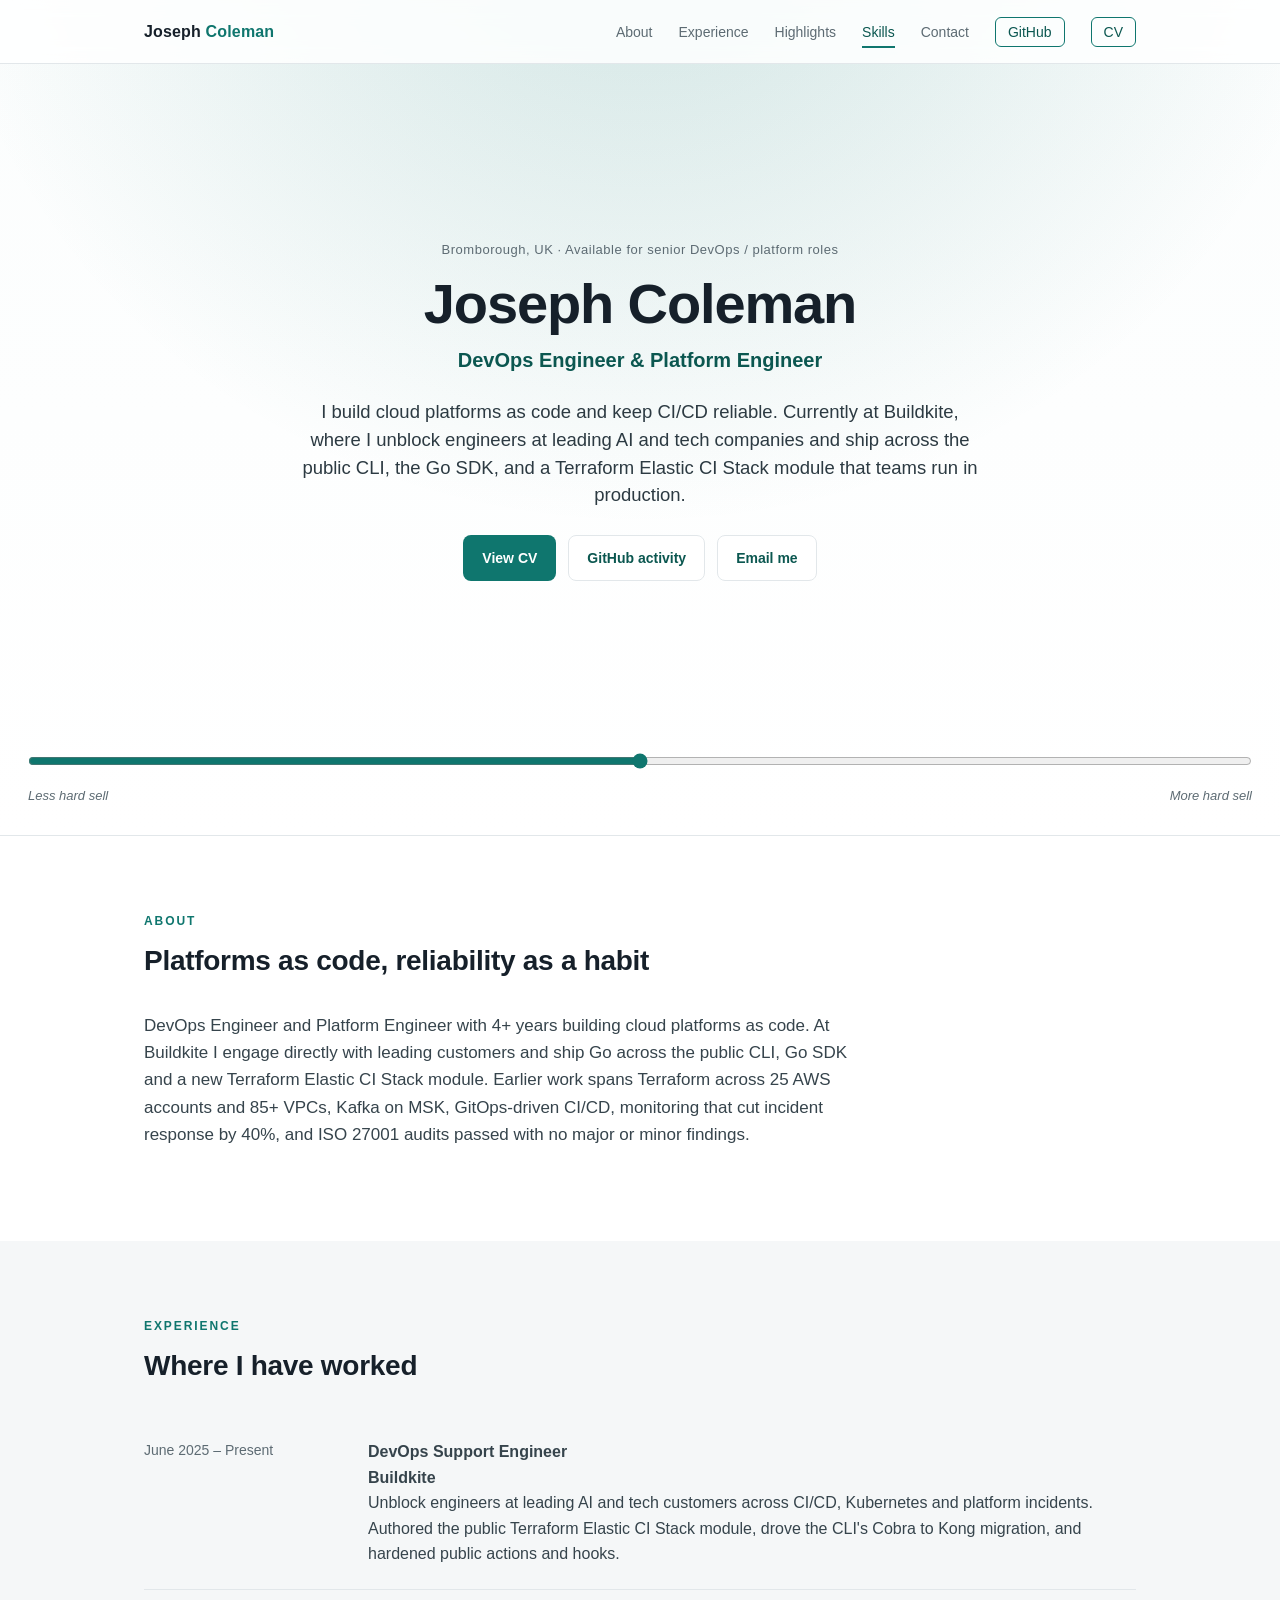
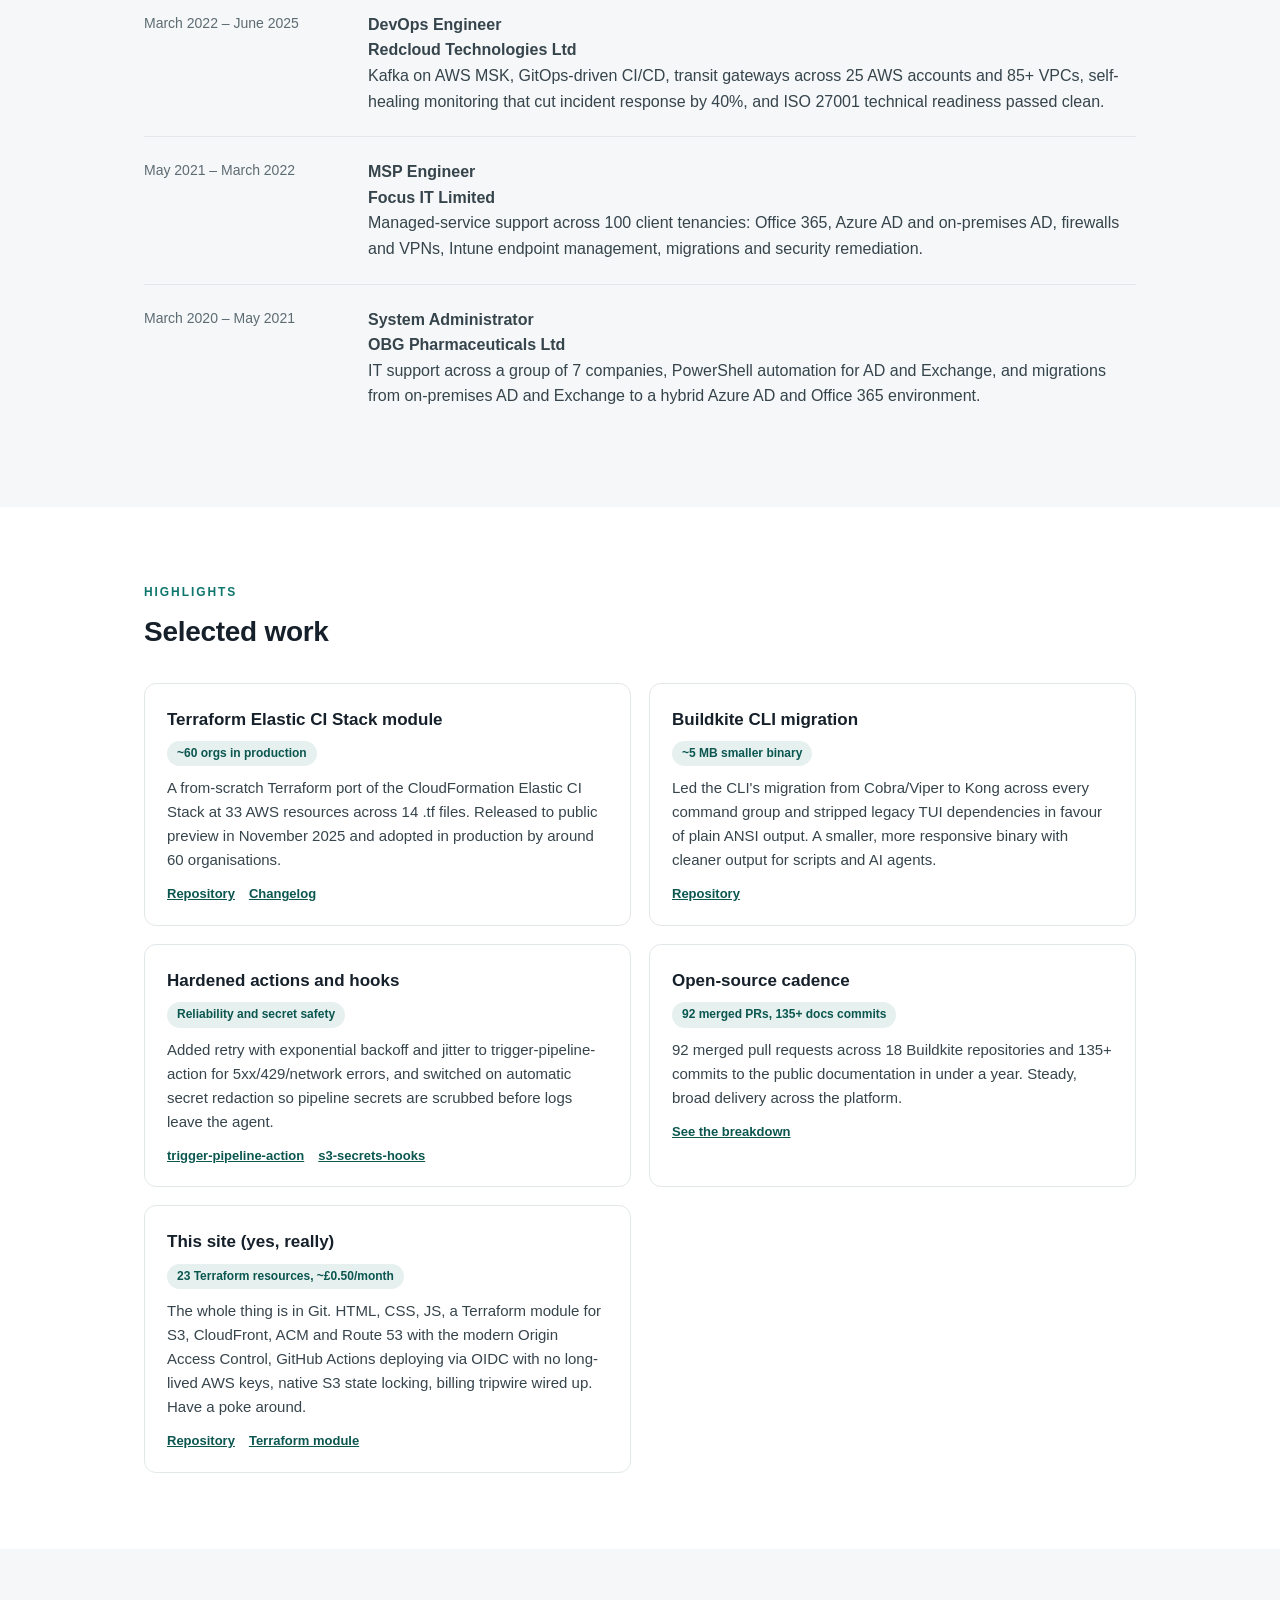
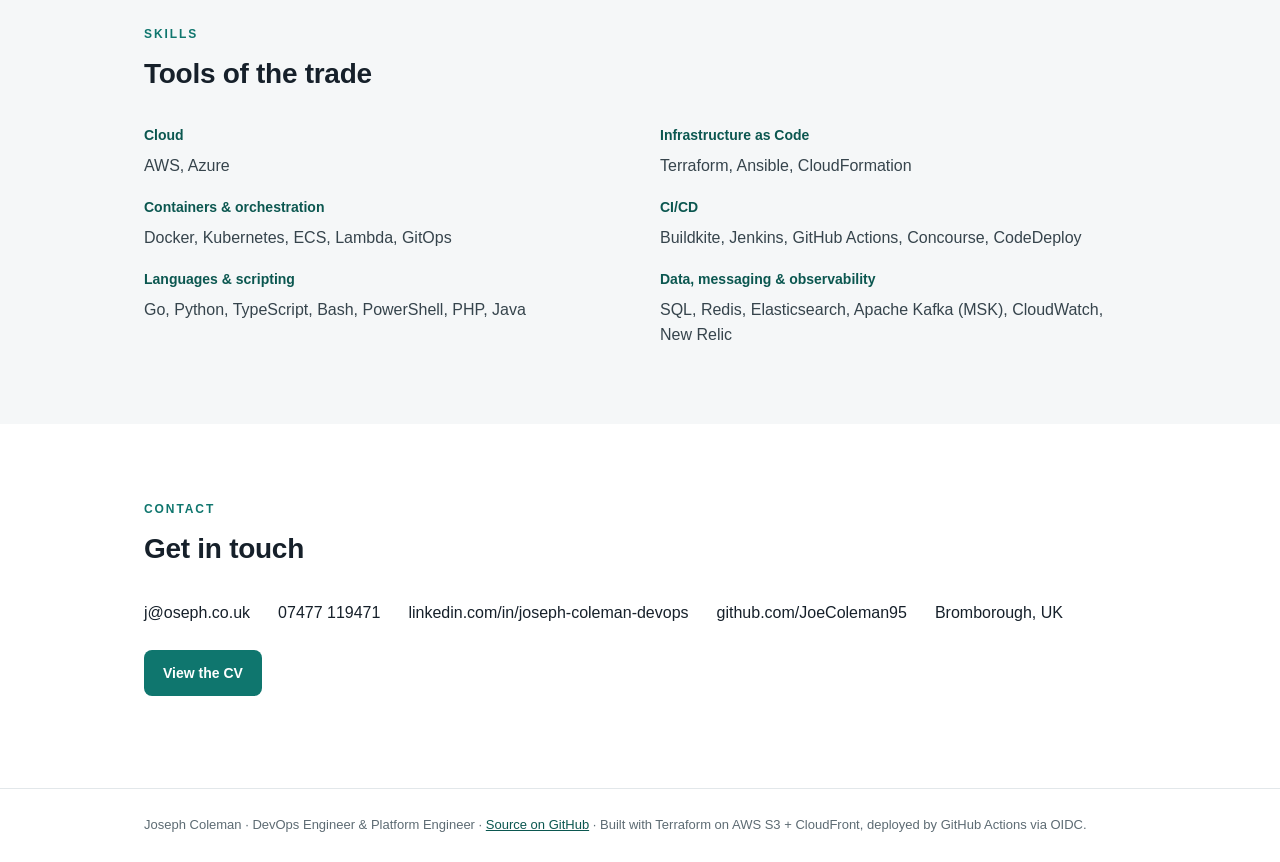
==== commit 7e6f859f: "Fixes to wording, display and adding cover letters" ====
--- a/src/site/index.html
+++ b/src/site/index.html
@@ -3,8 +3,8 @@
 <head>
   <meta charset="utf-8">
   <meta name="viewport" content="width=device-width, initial-scale=1">
-  <title>Joseph Coleman, DevOps &amp; Platform Engineer</title>
-  <meta name="description" content="Joseph Coleman, DevOps and platform engineer. Cloud platforms as code, CI/CD, Kubernetes and Terraform.">
+  <title>Joseph Coleman, DevOps Engineer &amp; Platform Engineer</title>
+  <meta name="description" content="Joseph Coleman, DevOps Engineer and Platform Engineer. Cloud platforms as code, CI/CD, Kubernetes and Terraform.">
   <link rel="stylesheet" href="site.css">
 </head>
 <body>
@@ -29,7 +29,7 @@
       <div class="hero-inner">
         <p class="eyebrow">Bromborough, UK &middot; Available for senior DevOps / platform roles</p>
         <h1>Joseph Coleman</h1>
-        <p class="role">DevOps &amp; Platform Engineer</p>
+        <p class="role">DevOps Engineer &amp; Platform Engineer</p>
         <p class="pitch" id="pitch">I build cloud platforms as code and keep CI/CD reliable. Currently at Buildkite, where I unblock engineers at leading AI and tech companies and ship across the public CLI, the Go SDK, and a Terraform Elastic CI Stack module that teams run in production.</p>
         <div class="hero-cta">
           <a class="btn btn-primary" href="cv.html">View CV</a>
@@ -69,7 +69,7 @@
       <div class="container">
         <p class="kicker">About</p>
         <h2>Platforms as code, reliability as a habit</h2>
-        <p style="max-width:720px;font-size:17px;color:#36444c;">DevOps and platform engineer with 4+ years building cloud platforms as code. At Buildkite I engage directly with leading customers and ship Go across the public CLI, Go SDK and a new Terraform Elastic CI Stack module. Earlier work: Terraform across 25 AWS accounts and 85+ VPCs, Kafka on MSK, GitOps-driven CI/CD, monitoring that cut incident response by 40%, and ISO 27001 audits passed with no major or minor findings.</p>
+        <p style="max-width:720px;font-size:17px;color:#36444c;">DevOps Engineer and Platform Engineer with 4+ years building cloud platforms as code. At Buildkite I engage directly with leading customers and ship Go across the public CLI, Go SDK and a new Terraform Elastic CI Stack module. Earlier work spans Terraform across 25 AWS accounts and 85+ VPCs, Kafka on MSK, GitOps-driven CI/CD, monitoring that cut incident response by 40%, and ISO 27001 audits passed with no major or minor findings.</p>
       </div>
     </section>
 
@@ -124,7 +124,7 @@
           <div class="card">
             <h3>Terraform Elastic CI Stack module</h3>
             <span class="stat">~60 orgs in production</span>
-            <p>A from-scratch Terraform port of the CloudFormation Elastic CI Stack (33 AWS resources, 14 .tf files). Released to public preview in November 2025 and adopted in production by around 60 organisations.</p>
+            <p>A from-scratch Terraform port of the CloudFormation Elastic CI Stack at 33 AWS resources across 14 .tf files. Released to public preview in November 2025 and adopted in production by around 60 organisations.</p>
             <div class="links">
               <a href="https://github.com/buildkite/terraform-buildkite-elastic-ci-stack-for-aws">Repository</a>
               <a href="https://buildkite.com/resources/changelog/315-elastic-ci-stack-for-aws-now-available-as-a-terraform-module-preview/">Changelog</a>
@@ -133,7 +133,7 @@
           <div class="card">
             <h3>Buildkite CLI migration</h3>
             <span class="stat">~5 MB smaller binary</span>
-            <p>Led the CLI's migration from Cobra/Viper to Kong across every command group and stripped legacy TUI dependencies for plain ANSI output: a smaller, more responsive binary with cleaner output for scripts and AI agents.</p>
+            <p>Led the CLI's migration from Cobra/Viper to Kong across every command group and stripped legacy TUI dependencies in favour of plain ANSI output. A smaller, more responsive binary with cleaner output for scripts and AI agents.</p>
             <div class="links"><a href="https://github.com/buildkite/cli">Repository</a></div>
           </div>
           <div class="card">
@@ -154,7 +154,7 @@
           <div class="card">
             <h3>This site (yes, really)</h3>
             <span class="stat">23 Terraform resources, ~&pound;0.50/month</span>
-            <p>The whole thing is in Git: HTML/CSS/JS, a Terraform module for S3 + CloudFront + ACM + Route 53 with the modern Origin Access Control, GitHub Actions deploying via OIDC (no long-lived AWS keys), native S3 state locking, billing tripwire wired up. Have a poke around.</p>
+            <p>The whole thing is in Git. HTML, CSS, JS, a Terraform module for S3, CloudFront, ACM and Route 53 with the modern Origin Access Control, GitHub Actions deploying via OIDC with no long-lived AWS keys, native S3 state locking, billing tripwire wired up. Have a poke around.</p>
             <div class="links">
               <a href="https://github.com/JoeColeman95/cv">Repository</a>
               <a href="https://github.com/JoeColeman95/cv/tree/main/infra">Terraform module</a>
@@ -196,7 +196,7 @@
   </main>
 
   <footer class="site-footer">
-    <div class="container">Joseph Coleman &middot; DevOps &amp; Platform Engineer &middot; <a href="https://github.com/JoeColeman95/cv">Source on GitHub</a> &middot; Built with Terraform on AWS S3 + CloudFront, deployed by GitHub Actions via OIDC.</div>
+    <div class="container">Joseph Coleman &middot; DevOps Engineer &amp; Platform Engineer &middot; <a href="https://github.com/JoeColeman95/cv">Source on GitHub</a> &middot; Built with Terraform on AWS S3 + CloudFront, deployed by GitHub Actions via OIDC.</div>
   </footer>
 
   <script src="site.js"></script>
